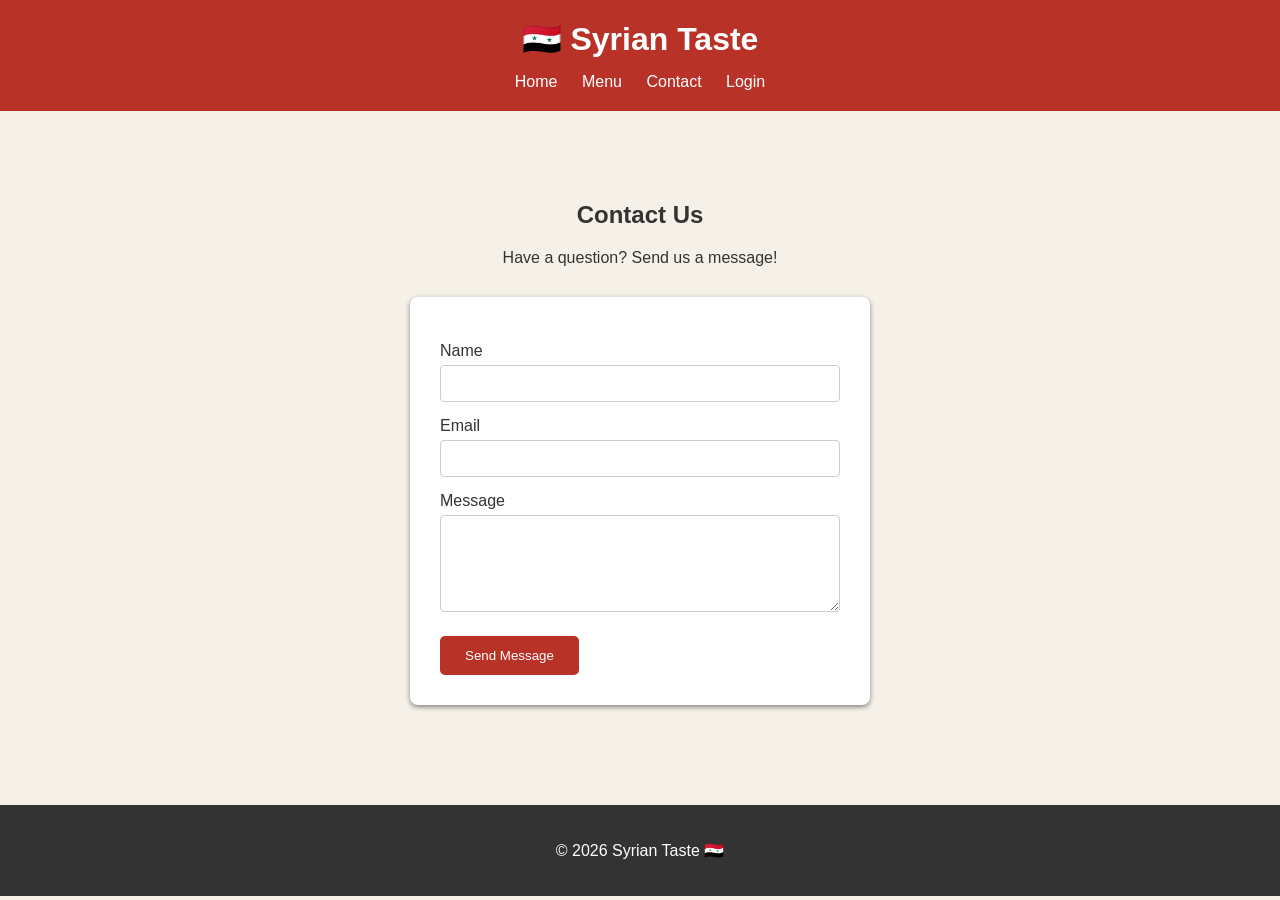
==== contact.html @ 123c486c "Add contact, login pages and form handling functionality" ====
<!doctype html>
<html>
  <head>
    <title>Contact - Syrian Taste</title>
    <link rel="stylesheet" href="/css/style.css" />
  </head>

  <body>
    <header>
      <h1>🇸🇾 Syrian Taste</h1>

      <nav>
        <a href="index.html">Home</a>
        <a href="index.html#menu">Menu</a>
        <a href="contact.html">Contact</a>
        <a href="login.html">Login</a>
      </nav>
    </header>

    <section class="contact">
      <h2>Contact Us</h2>

      <p>Have a question? Send us a message!</p>

      <form id="contactForm">
        <label>Name</label>
        <input type="text" id="name" required />

        <label>Email</label>
        <input type="email" id="contactEmail" required />

        <label>Message</label>
        <textarea id="message" rows="5" required></textarea>

        <button type="submit">Send Message</button>
      </form>

      <p id="contactMessage"></p>
    </section>

    <footer>
      <p>© 2026 Syrian Taste 🇸🇾</p>
    </footer>

    <script src="script.js"></script>
  </body>
</html>
---- css/style.css ----
body {
  margin: 0;
  font-family: Arial, sans-serif;
  background-color: #f5f1e8;
  color: #333;
}

header {
  background-color: #b83227;
  color: white;
  padding: 20px;
  text-align: center;
}

header h1 {
  margin: 0;
}

nav {
  margin-top: 15px;
}

nav a {
  color: white;
  text-decoration: none;
  margin: 10px;
}

nav a:hover {
  text-decoration: underline;
}

.hero {
  text-align: center;
  padding: 100px 20px;
  background-color: #f4d6b5;
}

.hero h2 {
  font-size: 40px;
}

.hero p {
  font-size: 18px;
}

button {
  background-color: #b83227;
  color: white;
  border: none;
  padding: 12px 25px;
  border-radius: 5px;
  cursor: pointer;
}

button:hover {
  background-color: #8f261e;
}

#menu {
  text-align: center;
  padding: 60px 20px;
}

.food-container {
  display: flex;
  justify-content: center;
  gap: 20px;
  flex-wrap: wrap;
}

.food {
  background-color: white;
  width: 250px;
  padding: 25px;
  border-radius: 8px;
  box-shadow: 0 2px 5px gray;
}

.food h3 {
  color: #b83227;
}

.about {
  text-align: center;
  padding: 60px 20px;
  background-color: #f4d6b5;
}

.about p {
  max-width: 600px;
  margin: auto;
  line-height: 1.6;
}

.login,
.contact {
  text-align: center;
  padding: 70px 20px;
  min-height: 500px;
}

form {
  background-color: white;
  max-width: 400px;
  margin: 30px auto;
  padding: 30px;
  border-radius: 8px;
  box-shadow: 0 2px 5px gray;
  text-align: left;
}

label {
  display: block;
  margin-top: 15px;
  margin-bottom: 5px;
}

input,
textarea {
  width: 100%;
  padding: 10px;
  box-sizing: border-box;
  border: 1px solid #ccc;
  border-radius: 4px;
}

form button {
  margin-top: 20px;
}

#loginMessage,
#contactMessage {
  color: #b83227;
  font-weight: bold;
}

footer {
  background-color: #333;
  color: white;
  text-align: center;
  padding: 20px;
}
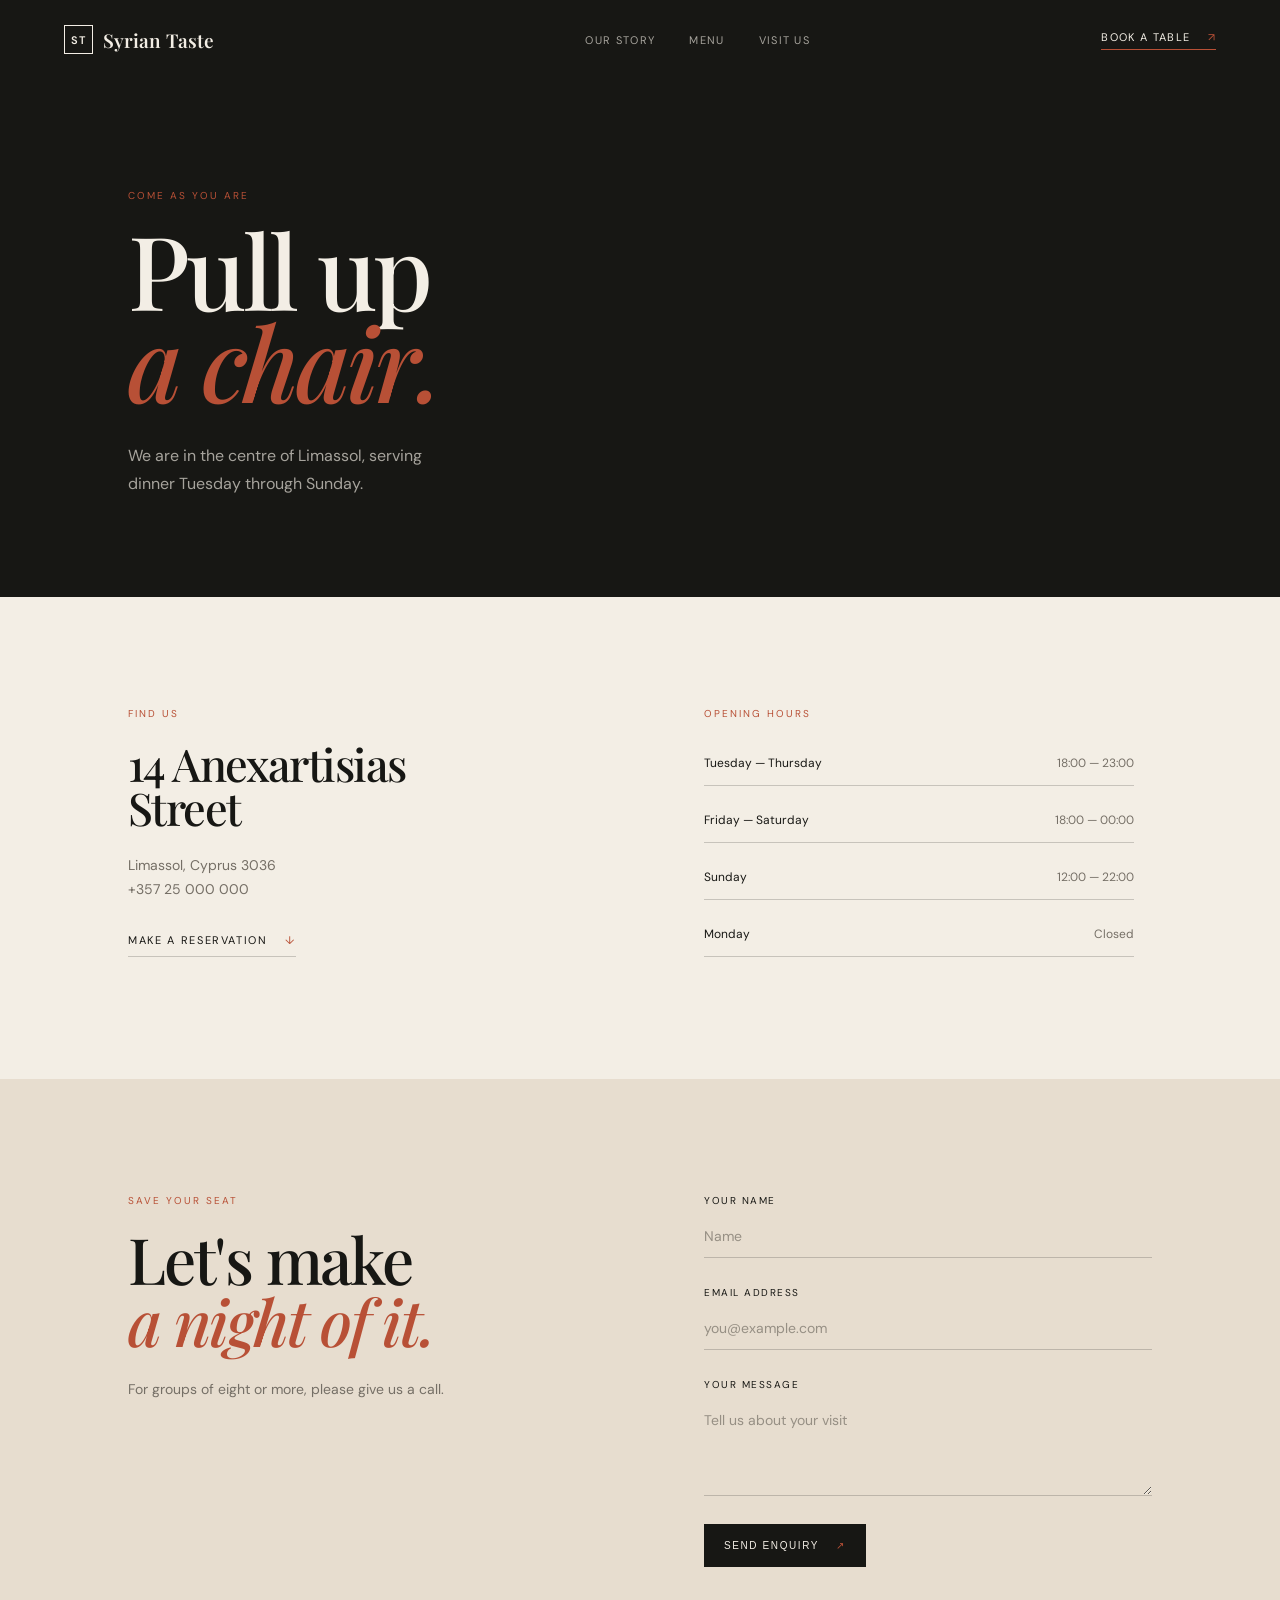
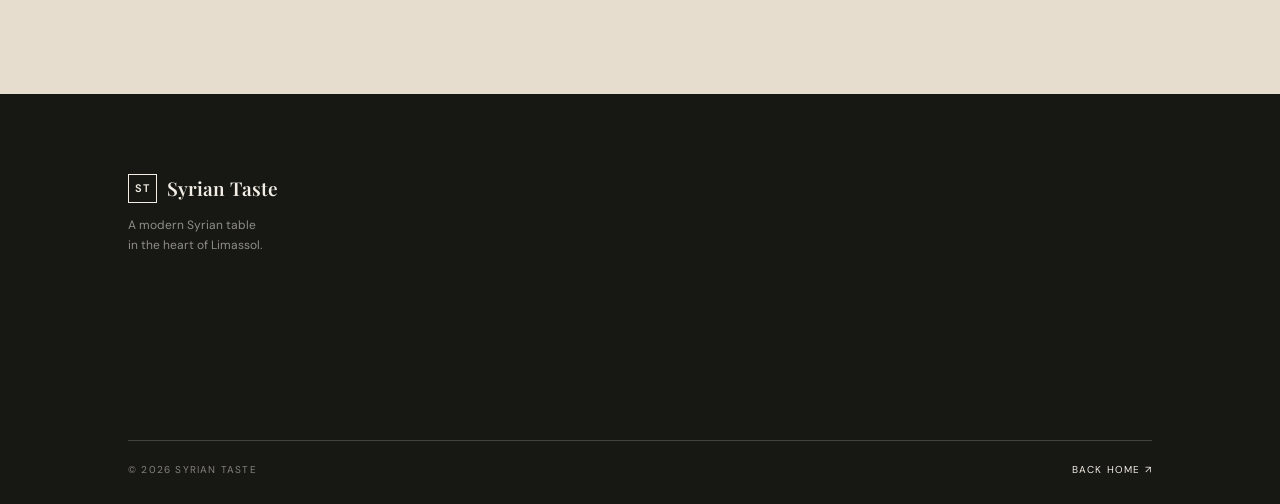
==== commit 9536fde1: "Refactor contact and login pages for improved user experience and styling" ====
--- a/contact.html
+++ b/contact.html
@@ -1,45 +1,97 @@
 <!doctype html>
 <html>
   <head>
-    <title>Contact - Syrian Taste</title>
-    <link rel="stylesheet" href="/css/style.css" />
+    <meta charset="UTF-8" />
+    <meta name="viewport" content="width=device-width, initial-scale=1.0" />
+    <title>Visit us | Syrian Taste</title>
+    <link rel="preconnect" href="https://fonts.googleapis.com" />
+    <link rel="preconnect" href="https://fonts.gstatic.com" crossorigin />
+    <link
+      href="https://fonts.googleapis.com/css2?family=DM+Sans:wght@400;500&family=Playfair+Display:wght@500;600;700&display=swap"
+      rel="stylesheet"
+    />
+    <link rel="stylesheet" href="css/style.css" />
   </head>
 
   <body>
-    <header>
-      <h1>🇸🇾 Syrian Taste</h1>
-
-      <nav>
-        <a href="index.html">Home</a>
-        <a href="index.html#menu">Menu</a>
-        <a href="contact.html">Contact</a>
-        <a href="login.html">Login</a>
+    <header class="site-header">
+      <a class="brand" href="index.html"><span>ST</span> Syrian Taste</a>
+      <nav aria-label="Main navigation">
+        <a href="index.html#story">Our story</a
+        ><a href="index.html#menu">Menu</a><a href="contact.html">Visit us</a>
       </nav>
+      <a class="header-action" href="#booking">Book a table <span>↗</span></a>
     </header>
 
-    <section class="contact">
-      <h2>Contact Us</h2>
-
-      <p>Have a question? Send us a message!</p>
-
-      <form id="contactForm">
-        <label>Name</label>
-        <input type="text" id="name" required />
-
-        <label>Email</label>
-        <input type="email" id="contactEmail" required />
-
-        <label>Message</label>
-        <textarea id="message" rows="5" required></textarea>
-
-        <button type="submit">Send Message</button>
-      </form>
-
-      <p id="contactMessage"></p>
-    </section>
-
-    <footer>
-      <p>© 2026 Syrian Taste 🇸🇾</p>
+    <main class="contact-page">
+      <section class="page-intro">
+        <p class="eyebrow">Come as you are</p>
+        <h1>Pull up<br /><em>a chair.</em></h1>
+        <p>
+          We are in the centre of Limassol, serving dinner Tuesday through
+          Sunday.
+        </p>
+      </section>
+      <section class="visit-grid">
+        <div>
+          <p class="eyebrow">Find us</p>
+          <h2>14 Anexartisias<br />Street</h2>
+          <p class="muted">Limassol, Cyprus 3036<br />+357 25 000 000</p>
+          <a class="text-link" href="#booking"
+            >Make a reservation <span>↓</span></a
+          >
+        </div>
+        <div>
+          <p class="eyebrow">Opening hours</p>
+          <div class="hours">
+            <p>Tuesday — Thursday <span>18:00 — 23:00</span></p>
+            <p>Friday — Saturday <span>18:00 — 00:00</span></p>
+            <p>Sunday <span>12:00 — 22:00</span></p>
+            <p>Monday <span>Closed</span></p>
+          </div>
+        </div>
+      </section>
+      <section class="booking" id="booking">
+        <div>
+          <p class="eyebrow">Save your seat</p>
+          <h2>Let's make<br /><em>a night of it.</em></h2>
+          <p class="muted">
+            For groups of eight or more, please give us a call.
+          </p>
+        </div>
+        <form id="contactForm">
+          <label for="name">Your name</label
+          ><input type="text" id="name" placeholder="Name" required /><label
+            for="contactEmail"
+            >Email address</label
+          ><input
+            type="email"
+            id="contactEmail"
+            placeholder="you@example.com"
+            required
+          /><label for="message">Your message</label
+          ><textarea
+            id="message"
+            rows="4"
+            placeholder="Tell us about your visit"
+            required
+          ></textarea
+          ><button class="button button-dark" type="submit">
+            Send enquiry <span>↗</span>
+          </button>
+          <p id="contactMessage"></p>
+        </form>
+      </section>
+    </main>
+    <footer class="site-footer">
+      <div>
+        <a class="brand" href="index.html"><span>ST</span> Syrian Taste</a>
+        <p>A modern Syrian table<br />in the heart of Limassol.</p>
+      </div>
+      <div class="footer-bottom">
+        <span>© 2026 Syrian Taste</span
+        ><a href="index.html">Back home <span>↗</span></a>
+      </div>
     </footer>
 
     <script src="script.js"></script>
--- a/css/style.css
+++ b/css/style.css
@@ -1,143 +1,521 @@
+:root {
+  --ink: #171714;
+  --paper: #f3eee5;
+  --cream: #e7ddcf;
+  --terracotta: #b85036;
+  --muted: #756f66;
+  --line: rgba(23, 23, 20, 0.2);
+  --serif: "Playfair Display", Georgia, serif;
+  --sans: "DM Sans", sans-serif;
+}
+
+* {
+  box-sizing: border-box;
+}
+html {
+  scroll-behavior: smooth;
+}
 body {
   margin: 0;
-  font-family: Arial, sans-serif;
-  background-color: #f5f1e8;
-  color: #333;
-}
-
-header {
-  background-color: #b83227;
-  color: white;
-  padding: 20px;
+  background: var(--paper);
+  color: var(--ink);
+  font-family: var(--sans);
+}
+a {
+  color: inherit;
+  text-decoration: none;
+}
+.site-header {
+  align-items: center;
+  background: var(--ink);
+  color: var(--paper);
+  display: flex;
+  justify-content: space-between;
+  padding: 25px 5vw;
+}
+.brand {
+  align-items: center;
+  display: flex;
+  font-family: var(--serif);
+  font-size: 19px;
+  font-weight: 600;
+  gap: 10px;
+}
+.brand span {
+  align-items: center;
+  border: 1px solid currentColor;
+  display: inline-flex;
+  font-family: var(--sans);
+  font-size: 11px;
+  height: 29px;
+  justify-content: center;
+  letter-spacing: 0.08em;
+  width: 29px;
+}
+nav {
+  display: flex;
+  gap: 34px;
+  margin-left: 80px;
+}
+nav a,
+.header-action {
+  font-size: 11px;
+  letter-spacing: 0.12em;
+  text-transform: uppercase;
+}
+nav a {
+  color: rgba(243, 238, 229, 0.65);
+  transition: color 0.2s ease;
+}
+nav a:hover,
+.header-action:hover {
+  color: #fff;
+}
+.header-action {
+  border-bottom: 1px solid var(--terracotta);
+  padding-bottom: 5px;
+}
+.header-action span,
+.button span,
+.text-link span {
+  color: var(--terracotta);
+  margin-left: 13px;
+}
+.hero {
+  background:
+    linear-gradient(90deg, rgba(13, 15, 13, 0.8), rgba(13, 15, 13, 0.12)),
+    url("https://www.syrianrestaurantlimassol.com.cy/wp-content/uploads/2014/05/00191.jpg")
+      center/cover;
+  color: var(--paper);
+  display: flex;
+  min-height: 78vh;
+  padding: 10vh 10vw 8vh;
+  position: relative;
+}
+.hero-copy {
+  max-width: 670px;
+  padding-top: 7vh;
+}
+.eyebrow {
+  color: var(--terracotta);
+  font-size: 10px;
+  letter-spacing: 0.2em;
+  margin: 0 0 21px;
+  text-transform: uppercase;
+}
+.hero .eyebrow {
+  color: #df9a82;
+}
+h1,
+h2,
+blockquote {
+  font-family: var(--serif);
+  font-weight: 500;
+  letter-spacing: -0.035em;
+}
+.hero h1 {
+  font-size: clamp(58px, 8vw, 126px);
+  line-height: 0.92;
+  margin: 0;
+}
+em {
+  color: var(--terracotta);
+  font-style: italic;
+}
+.hero-text {
+  color: rgba(243, 238, 229, 0.77);
+  font-size: 16px;
+  line-height: 1.65;
+  margin: 33px 0;
+  max-width: 330px;
+}
+.button {
+  display: inline-block;
+  font-size: 10px;
+  letter-spacing: 0.16em;
+  padding: 16px 20px;
+  text-transform: uppercase;
+  transition:
+    transform 0.2s ease,
+    background 0.2s ease;
+}
+.button:hover {
+  transform: translateY(-3px);
+}
+.button-light {
+  background: var(--paper);
+  color: var(--ink);
+}
+.button-dark {
+  background: var(--ink);
+  color: var(--paper);
+}
+.hero-note {
+  align-self: flex-end;
+  border-top: 1px solid rgba(243, 238, 229, 0.35);
+  display: flex;
+  gap: 22px;
+  margin-left: auto;
+  padding-top: 17px;
+  width: 215px;
+}
+.hero-note span,
+.food-number {
+  color: var(--terracotta);
+  font-size: 10px;
+  letter-spacing: 0.1em;
+}
+.hero-note p {
+  font-family: var(--serif);
+  font-size: 14px;
+  line-height: 1.35;
+  margin: -5px 0 0;
+}
+.section-grid {
+  display: grid;
+  grid-template-columns: 1fr 1.3fr 1fr;
+  gap: 5vw;
+}
+.intro {
+  padding: 145px 10vw;
+}
+.section-label {
+  color: var(--muted);
+  font-size: 10px;
+  letter-spacing: 0.17em;
+  text-transform: uppercase;
+}
+.section-label span {
+  color: var(--terracotta);
+  margin-right: 12px;
+}
+h2 {
+  font-size: clamp(41px, 5vw, 68px);
+  line-height: 0.98;
+  margin: 0 0 25px;
+}
+.intro-copy > p:not(.eyebrow),
+.menu-note {
+  color: var(--muted);
+  font-size: 14px;
+  line-height: 1.75;
+  max-width: 380px;
+}
+.text-link {
+  border-bottom: 1px solid var(--line);
+  display: inline-block;
+  font-size: 11px;
+  letter-spacing: 0.15em;
+  margin-top: 18px;
+  padding-bottom: 9px;
+  text-transform: uppercase;
+}
+.intro-image {
+  min-height: 460px;
+}
+.image-story {
+  background: url("https://www.syrianrestaurantlimassol.com.cy/wp-content/uploads/2014/05/100520504-spices.jpg")
+    center/cover;
+}
+.menu-section {
+  background: var(--cream);
+  padding: 120px 10vw 100px;
+}
+.menu-heading {
+  align-items: start;
+  margin-bottom: 65px;
+}
+.menu-note {
+  align-self: end;
+  margin: 0 0 5px;
+}
+.food-container {
+  display: grid;
+  grid-template-columns: repeat(3, 1fr);
+  gap: 22px;
+}
+.food {
+  min-width: 0;
+}
+.food-image {
+  aspect-ratio: 1.1;
+  background-position: center;
+  background-size: cover;
+  filter: saturate(0.85);
+}
+.food-shawarma {
+  background-image: url("https://i0.wp.com/nutrient-matters.com/wp-content/uploads/2025/03/IMG_5274.jpg?fit=580%2C1024&ssl=1/");
+}
+.food-kibbeh {
+  background-image: url("https://zaatarandzaytoun.com/wp-content/uploads/2024/03/12.jpg");
+}
+.food-mezze {
+  background-image: url("https://encrypted-tbn0.gstatic.com/images?q=tbn:ANd9GcTDmQtVqRyHt3MUusgebhZ2aL5gWzlssoO1AQQ7vWHFNAtD7S9J4A14QU8&s=10");
+}
+.food-info {
+  border-bottom: 1px solid var(--line);
+  display: grid;
+  gap: 18px;
+  grid-template-columns: 25px 1fr auto;
+  padding: 22px 0 24px;
+}
+.food h3 {
+  font-family: var(--serif);
+  font-size: 21px;
+  font-weight: 500;
+  margin: -5px 0 9px;
+}
+.food p {
+  color: var(--muted);
+  font-size: 12px;
+  line-height: 1.5;
+  margin: 0;
+}
+.food strong {
+  font-family: var(--serif);
+  font-size: 17px;
+  font-weight: 500;
+}
+.menu-link-wrap {
   text-align: center;
-}
-
-header h1 {
+  padding-top: 70px;
+}
+.quote-section {
+  background: var(--terracotta);
+  color: var(--paper);
+  padding: 145px 10vw;
+  text-align: center;
+}
+.quote-section .eyebrow {
+  color: #f5c0ac;
+}
+blockquote {
+  font-size: clamp(35px, 5vw, 70px);
+  line-height: 1.05;
+  margin: 0 auto 25px;
+  max-width: 900px;
+}
+.signature {
+  font-family: var(--serif);
+  font-size: 15px;
+}
+.site-footer {
+  background: var(--ink);
+  color: var(--paper);
+  display: grid;
+  grid-template-columns: 1fr 1.5fr;
+  gap: 10vw;
+  padding: 80px 10vw 28px;
+}
+.site-footer p {
+  color: rgba(243, 238, 229, 0.55);
+  font-size: 12px;
+  line-height: 1.7;
+}
+.footer-details {
+  display: flex;
+  gap: 10vw;
+}
+.footer-details span {
+  color: var(--terracotta);
+  font-size: 10px;
+  letter-spacing: 0.15em;
+  text-transform: uppercase;
+}
+.footer-bottom {
+  border-top: 1px solid rgba(243, 238, 229, 0.2);
+  color: rgba(243, 238, 229, 0.5);
+  display: flex;
+  font-size: 10px;
+  grid-column: 1 / -1;
+  justify-content: space-between;
+  letter-spacing: 0.12em;
+  margin-top: 45px;
+  padding-top: 22px;
+  text-transform: uppercase;
+}
+.footer-bottom a {
+  color: var(--paper);
+}
+.page-intro {
+  background: var(--ink);
+  color: var(--paper);
+  padding: 110px 10vw 100px;
+}
+.page-intro h1 {
+  font-size: clamp(58px, 8vw, 112px);
+  line-height: 0.9;
   margin: 0;
 }
-
-nav {
-  margin-top: 15px;
-}
-
-nav a {
-  color: white;
-  text-decoration: none;
-  margin: 10px;
-}
-
-nav a:hover {
-  text-decoration: underline;
-}
-
-.hero {
-  text-align: center;
-  padding: 100px 20px;
-  background-color: #f4d6b5;
-}
-
-.hero h2 {
-  font-size: 40px;
-}
-
-.hero p {
-  font-size: 18px;
-}
-
-button {
-  background-color: #b83227;
-  color: white;
-  border: none;
-  padding: 12px 25px;
-  border-radius: 5px;
-  cursor: pointer;
-}
-
-button:hover {
-  background-color: #8f261e;
-}
-
-#menu {
-  text-align: center;
-  padding: 60px 20px;
-}
-
-.food-container {
-  display: flex;
-  justify-content: center;
-  gap: 20px;
-  flex-wrap: wrap;
-}
-
-.food {
-  background-color: white;
-  width: 250px;
-  padding: 25px;
-  border-radius: 8px;
-  box-shadow: 0 2px 5px gray;
-}
-
-.food h3 {
-  color: #b83227;
-}
-
-.about {
-  text-align: center;
-  padding: 60px 20px;
-  background-color: #f4d6b5;
-}
-
-.about p {
-  max-width: 600px;
-  margin: auto;
-  line-height: 1.6;
-}
-
-.login,
-.contact {
-  text-align: center;
-  padding: 70px 20px;
-  min-height: 500px;
-}
-
+.page-intro > p:last-child {
+  color: rgba(243, 238, 229, 0.65);
+  line-height: 1.7;
+  margin: 35px 0 0;
+  max-width: 330px;
+}
+.visit-grid {
+  display: grid;
+  gap: 10vw;
+  grid-template-columns: 1fr 1fr;
+  padding: 110px 10vw;
+}
+.visit-grid h2 {
+  font-size: 45px;
+}
+.muted {
+  color: var(--muted);
+  font-size: 14px;
+  line-height: 1.7;
+}
+.hours {
+  max-width: 430px;
+}
+.hours p {
+  border-bottom: 1px solid var(--line);
+  display: flex;
+  font-size: 12px;
+  justify-content: space-between;
+  padding: 14px 0;
+}
+.hours span {
+  color: var(--muted);
+}
+.booking {
+  background: var(--cream);
+  display: grid;
+  gap: 10vw;
+  grid-template-columns: 1fr 1fr;
+  padding: 115px 10vw;
+}
 form {
-  background-color: white;
-  max-width: 400px;
-  margin: 30px auto;
-  padding: 30px;
-  border-radius: 8px;
-  box-shadow: 0 2px 5px gray;
-  text-align: left;
-}
-
+  max-width: 480px;
+}
 label {
   display: block;
-  margin-top: 15px;
-  margin-bottom: 5px;
-}
-
+  font-size: 10px;
+  letter-spacing: 0.15em;
+  margin: 0 0 8px;
+  text-transform: uppercase;
+}
 input,
 textarea {
+  background: transparent;
+  border: 0;
+  border-bottom: 1px solid var(--line);
+  border-radius: 0;
+  color: var(--ink);
+  display: block;
+  font: 14px var(--sans);
+  margin: 0 0 28px;
+  outline: 0;
+  padding: 12px 0;
+  resize: vertical;
   width: 100%;
-  padding: 10px;
-  box-sizing: border-box;
-  border: 1px solid #ccc;
-  border-radius: 4px;
-}
-
-form button {
-  margin-top: 20px;
-}
-
+}
+input:focus,
+textarea:focus {
+  border-color: var(--terracotta);
+}
+::placeholder {
+  color: #968f84;
+}
+form .button {
+  border: 0;
+  cursor: pointer;
+}
 #loginMessage,
 #contactMessage {
-  color: #b83227;
-  font-weight: bold;
+  color: var(--terracotta);
+  font-size: 12px;
+  font-weight: 500;
+}
+.login {
+  min-height: 560px;
+}
+.login form {
+  margin-top: 45px;
+}
+.login form .button {
+  margin-top: 8px;
 }
 
-footer {
-  background-color: #333;
-  color: white;
-  text-align: center;
-  padding: 20px;
-}
+@media (max-width: 700px) {
+  .site-header {
+    gap: 21px;
+    padding: 20px 6vw;
+  }
+  nav {
+    gap: 18px;
+    margin: 0;
+    order: 3;
+    width: 100%;
+  }
+  .header-action {
+    margin-left: auto;
+  }
+  .hero {
+    min-height: 680px;
+    padding: 70px 8vw 45px;
+  }
+  .hero-copy {
+    padding-top: 5vh;
+  }
+  .hero-note {
+    margin-top: auto;
+  }
+  .section-grid,
+  .food-container {
+    grid-template-columns: 1fr;
+  }
+  .intro,
+  .menu-section {
+    padding: 85px 8vw;
+  }
+  .section-label {
+    margin-bottom: 35px;
+  }
+  .intro-image {
+    min-height: 330px;
+    margin-top: 25px;
+  }
+  .menu-heading {
+    gap: 0;
+    margin-bottom: 45px;
+  }
+  .menu-note {
+    margin-top: 10px;
+  }
+  .food-image {
+    aspect-ratio: 1.35;
+  }
+  .quote-section {
+    padding: 90px 8vw;
+  }
+  .site-footer {
+    display: block;
+    padding: 65px 8vw 25px;
+  }
+  .footer-details {
+    gap: 45px;
+    margin-top: 45px;
+  }
+  .footer-bottom {
+    margin-top: 45px;
+  }
+  .page-intro,
+  .visit-grid,
+  .booking {
+    padding-left: 8vw;
+    padding-right: 8vw;
+  }
+  .visit-grid,
+  .booking {
+    grid-template-columns: 1fr;
+    gap: 55px;
+    padding-bottom: 80px;
+    padding-top: 80px;
+  }
+  .booking h2 {
+    margin-bottom: 15px;
+  }
+}
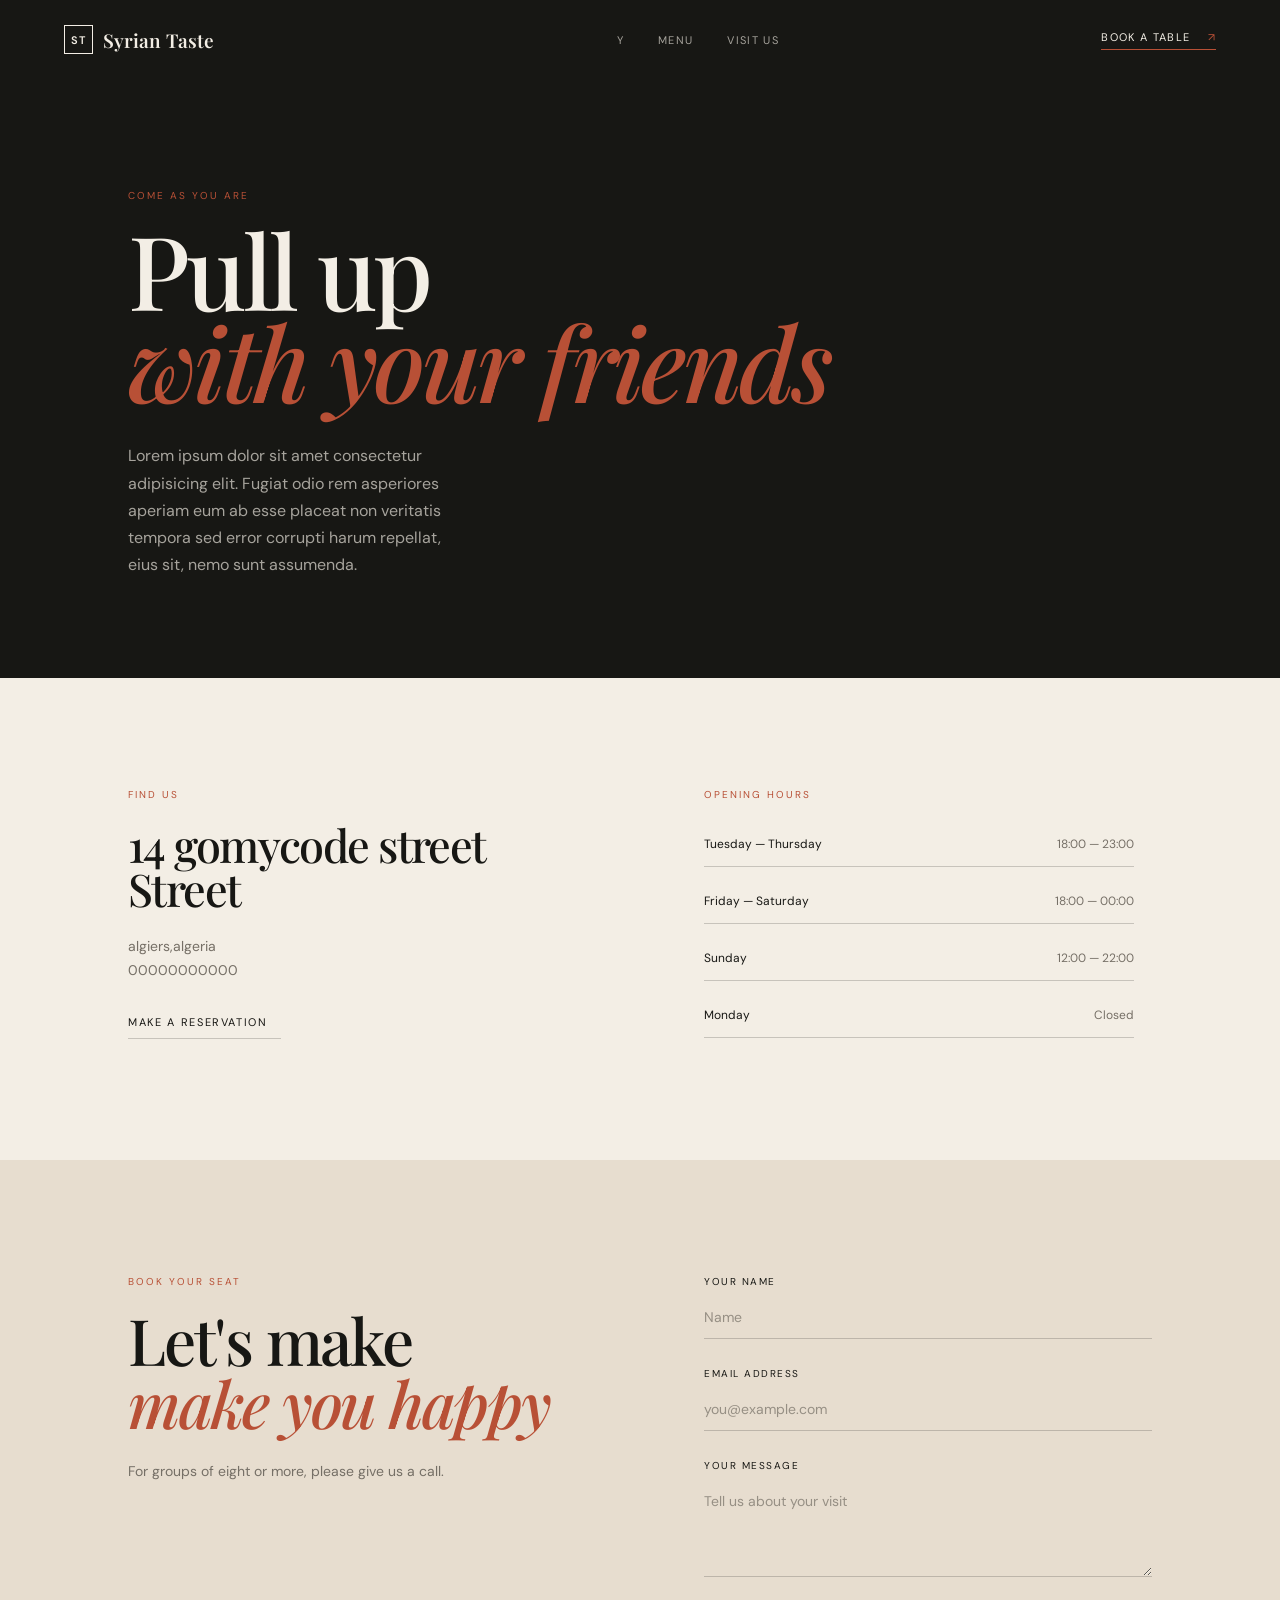
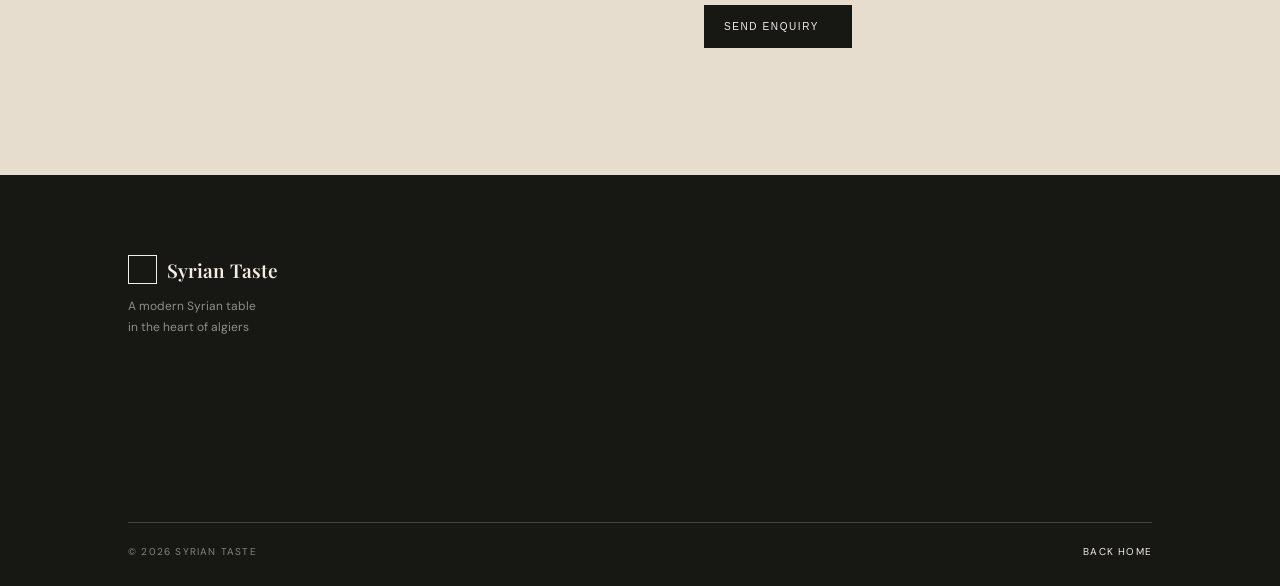
==== commit 6cb6e791: "Update contact and login pages for improved content and styling" ====
--- a/contact.html
+++ b/contact.html
@@ -17,32 +17,33 @@
     <header class="site-header">
       <a class="brand" href="index.html"><span>ST</span> Syrian Taste</a>
       <nav aria-label="Main navigation">
-        <a href="index.html#story">Our story</a
-        ><a href="index.html#menu">Menu</a><a href="contact.html">Visit us</a>
+        <a href="index.html#story">y</a><a href="index.html#menu">Menu</a
+        ><a href="contact.html">Visit us</a>
       </nav>
       <a class="header-action" href="#booking">Book a table <span>↗</span></a>
     </header>
 
     <main class="contact-page">
       <section class="page-intro">
-        <p class="eyebrow">Come as you are</p>
-        <h1>Pull up<br /><em>a chair.</em></h1>
+        <p class="ll">Come as you are</p>
+        <h1>Pull up<br /><em>with your friends</em></h1>
         <p>
-          We are in the centre of Limassol, serving dinner Tuesday through
-          Sunday.
+          Lorem ipsum dolor sit amet consectetur adipisicing elit. Fugiat odio
+          rem asperiores aperiam eum ab esse placeat non veritatis tempora sed
+          error corrupti harum repellat, eius sit, nemo sunt assumenda.
         </p>
       </section>
       <section class="visit-grid">
         <div>
-          <p class="eyebrow">Find us</p>
-          <h2>14 Anexartisias<br />Street</h2>
-          <p class="muted">Limassol, Cyprus 3036<br />+357 25 000 000</p>
+          <p class="ll">Find us</p>
+          <h2>14 gomycode street<br />Street</h2>
+          <p class="muted">algiers,algeria<br />00000000000</p>
           <a class="text-link" href="#booking"
-            >Make a reservation <span>↓</span></a
-          >
+            >Make a reservation <span></span
+          ></a>
         </div>
         <div>
-          <p class="eyebrow">Opening hours</p>
+          <p class="ll">Opening hours</p>
           <div class="hours">
             <p>Tuesday — Thursday <span>18:00 — 23:00</span></p>
             <p>Friday — Saturday <span>18:00 — 00:00</span></p>
@@ -53,8 +54,8 @@
       </section>
       <section class="booking" id="booking">
         <div>
-          <p class="eyebrow">Save your seat</p>
-          <h2>Let's make<br /><em>a night of it.</em></h2>
+          <p class="ll">book your seat</p>
+          <h2>Let's make<br /><em>make you happy</em></h2>
           <p class="muted">
             For groups of eight or more, please give us a call.
           </p>
@@ -77,7 +78,7 @@
             required
           ></textarea
           ><button class="button button-dark" type="submit">
-            Send enquiry <span>↗</span>
+            Send enquiry <span></span>
           </button>
           <p id="contactMessage"></p>
         </form>
@@ -85,12 +86,12 @@
     </main>
     <footer class="site-footer">
       <div>
-        <a class="brand" href="index.html"><span>ST</span> Syrian Taste</a>
-        <p>A modern Syrian table<br />in the heart of Limassol.</p>
+        <a class="brand" href="index.html"><span></span> Syrian Taste</a>
+        <p>A modern Syrian table<br />in the heart of algiers</p>
       </div>
       <div class="footer-bottom">
         <span>© 2026 Syrian Taste</span
-        ><a href="index.html">Back home <span>↗</span></a>
+        ><a href="index.html">Back home <span></span></a>
       </div>
     </footer>
 
--- a/css/style.css
+++ b/css/style.css
@@ -96,7 +96,7 @@
   max-width: 670px;
   padding-top: 7vh;
 }
-.eyebrow {
+.ll {
   color: var(--terracotta);
   font-size: 10px;
   letter-spacing: 0.2em;
@@ -286,7 +286,7 @@
   padding: 145px 10vw;
   text-align: center;
 }
-.quote-section .eyebrow {
+.quote-section .ll {
   color: #f5c0ac;
 }
 blockquote {
